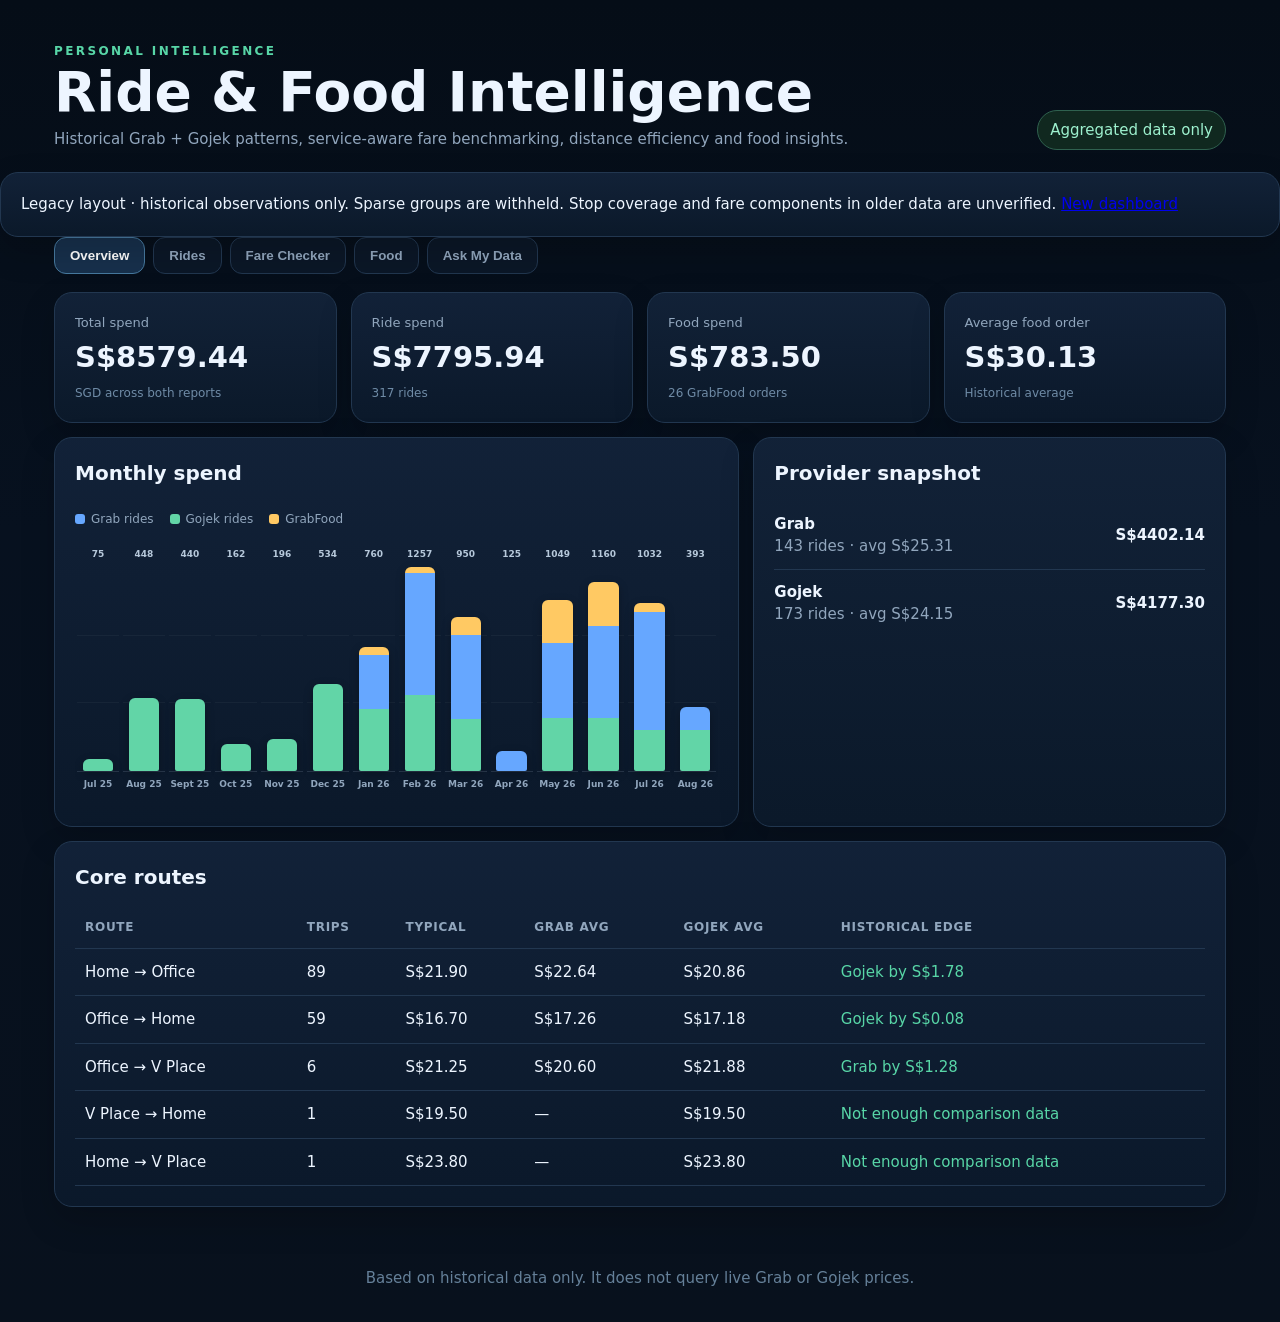
==== docs/old-dashboard.html @ 9a8f0fa8 "Add reviewed docs/old-dashboard.html" ====
<!doctype html>
<html lang="en">
<head>
  <meta charset="utf-8">
  <meta name="viewport" content="width=device-width, initial-scale=1">
  <title>Ride &amp; Food Intelligence</title>
  <link rel="stylesheet" href="styles.css?v=5">

  <!-- Monthly-chart safety rules retained from the working site. -->
  <style>
    .chart-card { overflow: hidden !important; }
    .monthly-chart {
      width: 100% !important;
      min-width: 0 !important;
      max-width: 100% !important;
      overflow: hidden !important;
    }
    .monthly-bars {
      width: 100% !important;
      min-width: 0 !important;
      max-width: 100% !important;
      display: flex !important;
      justify-content: space-between !important;
      align-items: stretch !important;
      gap: 4px !important;
      overflow-x: hidden !important;
      overflow-y: hidden !important;
      scrollbar-width: none !important;
    }
    .monthly-bars::-webkit-scrollbar { display: none !important; }
    .month-column {
      flex: 1 1 0 !important;
      width: auto !important;
      min-width: 0 !important;
      max-width: none !important;
    }
    .month-bar-area {
      width: 100% !important;
      min-width: 0 !important;
    }
    .month-stack { width: min(34px,72%) !important; }
    .month-value {
      font-size: 9px !important;
      overflow: hidden !important;
      white-space: nowrap !important;
    }
    .month-label {
      min-width: 0 !important;
      font-size: 9px !important;
      white-space: nowrap !important;
      overflow: hidden !important;
    }
  </style>
</head>
<body>
  <header class="hero">
    <div>
      <div class="eyebrow">PERSONAL INTELLIGENCE</div>
      <h1>Ride &amp; Food Intelligence</h1>
      <p>Historical Grab + Gojek patterns, service-aware fare benchmarking, distance efficiency and food insights.</p>
    </div>
    <div class="privacy-pill">Aggregated data only</div>
  </header>

  <aside class="card">Legacy layout · historical observations only. Sparse groups are withheld. Stop coverage and fare components in older data are unverified. <a href="index.html">New dashboard</a></aside>
  <nav class="tabs">
    <button class="tab active" data-tab="overview">Overview</button>
    <button class="tab" data-tab="rides">Rides</button>
    <button class="tab" data-tab="fare">Fare Checker</button>
    <button class="tab" data-tab="food">Food</button>
    <button class="tab" data-tab="agent">Ask My Data</button>
  </nav>

  <main>
    <section id="overview" class="panel active">
      <div id="summaryCards" class="cards"></div>

      <div class="grid two">
        <article class="card chart-card">
          <h2>Monthly spend</h2>
          <div id="monthlyChart"></div>
        </article>

        <article class="card">
          <h2>Provider snapshot</h2>
          <div id="providerSnapshot"></div>
        </article>
      </div>

      <article class="card">
        <h2>Core routes</h2>
        <div class="table-wrap">
          <table>
            <thead>
              <tr>
                <th>Route</th>
                <th>Trips</th>
                <th>Typical</th>
                <th>Grab avg</th>
                <th>Gojek avg</th>
                <th>Historical edge</th>
              </tr>
            </thead>
            <tbody id="coreRoutes"></tbody>
          </table>
        </div>
      </article>
    </section>

    <section id="rides" class="panel">
      <article class="card">
        <div class="section-head">
          <div>
            <h2>Route Explorer</h2>
            <p>Compare historical fares, Grab booking types, timing, driving distance and S$/km.</p>
          </div>
          <select id="routeSelect"></select>
        </div>
        <div id="routeDetail"></div>
      </article>
    </section>

    <section id="fare" class="panel">
      <article class="card fare-box">
        <h2>Is this quoted fare good?</h2>
        <p>
          Compare a current quote with your own history using route, provider,
          Grab pricing type, time of travel, weekday, driving distance and S$/km.
          This is a descriptive historical comparison, not a prediction.
        </p>

        <div class="form-grid">
          <label>
            Route
            <select id="fareRoute"></select>
          </label>

          <label>
            Provider
            <select id="fareProvider">
              <option>Grab</option>
              <option>Gojek</option>
              <option value="Overall">Either / overall</option>
            </select>
          </label>

          <label id="farePricingLabel">
            Grab pricing type
            <select id="farePricingType">
              <option value="Any">Not sure / any Grab</option>
            </select>
          </label>

          <label>
            Quoted fare (SGD)
            <input
              id="fareAmount"
              type="number"
              step="0.01"
              min="0"
              placeholder="e.g. 24.90"
            >
          </label>

          <button id="checkFare">Check fare</button>
        </div>

        <div id="fareResult" class="result-box muted">
          Enter a fare to compare it with your history.
        </div>
      </article>
    </section>

    <section id="food" class="panel">
      <div class="grid two">
        <article class="card">
          <h2>Food overview</h2>
          <div id="foodSummary"></div>
        </article>

        <article class="card">
          <h2>Most ordered</h2>
          <div id="topFood"></div>
        </article>
      </div>
    </section>

    <section id="agent" class="panel">
      <article class="card">
        <h2>Ask My Data</h2>
        <p>
          This version answers common questions from the aggregated dataset
          without sending your data to an external AI service.
        </p>

        <div class="chips">
          <button data-q="What is my normal fare from home to office?">Home → Office fare</button>
          <button data-q="Which is cheaper from home to office?">Cheaper to office</button>
          <button data-q="How much have I spent on rides?">Ride spend</button>
          <button data-q="What food do I order most?">Top food</button>
        </div>

        <div class="ask-row">
          <input id="agentQuestion" placeholder="Ask about fares, routes, spending or food">
          <button id="askButton">Ask</button>
        </div>

        <div id="agentAnswer" class="result-box">
          Try one of the quick questions above.
        </div>
      </article>
    </section>
  </main>

  <footer>
    Based on historical data only. It does not query live Grab or Gojek prices.
  </footer>

  <script src="evidence.js"></script>
  <script src="app.js?v=15"></script>
</body>
</html>
---- docs/styles.css ----
/* =========================================================
   ROOT
========================================================= */

:root {
  --bg: #07111f;
  --bg-deep: #050d17;

  --panel: #0d1a2b;
  --panel-light: #122238;
  --panel-soft: #0a1828;

  --text: #edf5ff;
  --muted: #91a6bd;

  --accent: #58d6a7;
  --accent-blue: #6ea8ff;

  --line: #223750;

  --grab: #66a7ff;
  --gojek: #62d5a7;
  --food: #ffc963;

  --warning: #ffbf66;
  --danger: #ff8585;
}


/* =========================================================
   RESET
========================================================= */

* {
  box-sizing: border-box;
}

html {
  min-height: 100%;
}

body {
  margin: 0;
  min-height: 100vh;

  background:
    linear-gradient(
      180deg,
      var(--bg-deep),
      var(--bg) 40%,
      #08111d
    );

  color: var(--text);

  font-family:
    Inter,
    ui-sans-serif,
    system-ui,
    -apple-system,
    BlinkMacSystemFont,
    "Segoe UI",
    sans-serif;

  font-size: 15px;
  line-height: 1.5;

  overflow-x: hidden;
}


/* =========================================================
   HERO
========================================================= */

.hero {
  max-width: 1220px;

  margin: 0 auto;

  padding:
    42px
    24px
    22px;

  display: flex;

  justify-content: space-between;
  align-items: flex-end;

  gap: 24px;
}

.eyebrow {
  font-size: 12px;
  letter-spacing: 0.2em;

  color: var(--accent);

  font-weight: 800;
}

.hero h1 {
  margin: 4px 0 6px;

  font-size:
    clamp(
      30px,
      5vw,
      55px
    );

  line-height: 1.05;
}

.hero p {
  margin: 0;

  color: var(--muted);
}

.privacy-pill {
  border:
    1px solid
    #2f614f;

  background:
    #10281f;

  color:
    #9df0ce;

  padding:
    8px
    12px;

  border-radius:
    999px;

  white-space:
    nowrap;
}


/* =========================================================
   TABS
========================================================= */

.tabs {
  max-width: 1220px;

  margin:
    0
    auto;

  padding:
    0
    24px
    18px;

  display: flex;

  gap: 8px;

  overflow-x: auto;

  scrollbar-width: thin;
}

.tab {
  flex:
    0
    0
    auto;

  border:
    1px solid
    var(--line);

  background:
    #0b1727;

  color:
    var(--muted);

  padding:
    10px
    15px;

  border-radius:
    12px;

  cursor: pointer;

  font-weight: 600;
}

.tab:hover {
  color: white;

  border-color:
    #3b6b89;

  background:
    #13263d;
}

.tab.active {
  color: white;

  border-color:
    #477aa0;

  background:
    #17304c;
}


/* =========================================================
   MAIN
========================================================= */

main {
  max-width: 1220px;

  margin:
    0
    auto;

  padding:
    0
    24px
    60px;
}

.panel {
  display: none;
}

.panel.active {
  display: block;
}


/* =========================================================
   GENERAL CARD
========================================================= */

.card {
  position: relative;

  background:
    linear-gradient(
      180deg,
      rgba(18, 34, 56, 0.98),
      rgba(11, 25, 42, 0.98)
    );

  border:
    1px solid
    var(--line);

  border-radius:
    18px;

  padding:
    20px;

  box-shadow:
    0
    14px
    34px
    rgba(
      0,
      0,
      0,
      0.18
    );
}


/* =========================================================
   SUMMARY CARDS
========================================================= */

.cards {
  display: grid;

  grid-template-columns:
    repeat(
      4,
      minmax(
        0,
        1fr
      )
    );

  gap: 14px;

  margin-bottom:
    14px;
}

.metric .label {
  color:
    var(--muted);

  font-size:
    13px;
}

.metric .value {
  margin-top:
    4px;

  font-size:
    29px;

  font-weight:
    800;
}

.metric .sub {
  margin-top:
    4px;

  font-size:
    12px;

  color:
    #6f8ba6;
}


/* =========================================================
   GENERAL GRID
========================================================= */

.grid.two {
  display: grid;

  grid-template-columns:
    minmax(
      0,
      1.45fr
    )
    minmax(
      0,
      1fr
    );

  gap: 14px;

  margin-bottom:
    14px;
}


/* =========================================================
   HEADINGS
========================================================= */

h2 {
  margin:
    0
    0
    14px;

  font-size:
    20px;
}

h3 {
  margin: 0;

  font-size:
    18px;
}

.section-head {
  display: flex;

  justify-content:
    space-between;

  align-items:
    center;

  gap: 16px;

  margin-bottom:
    18px;
}

.section-head p {
  margin:
    3px
    0;

  color:
    var(--muted);
}


/* =========================================================
   MONTHLY CHART
========================================================= */

.chart-card {
  height: 390px;
  min-height: 390px;

  overflow: hidden !important;
}

#monthlyChart {
  width: 100%;

  overflow: hidden;
}

.monthly-chart {
  width: 100% !important;

  min-width: 0 !important;
  max-width: 100% !important;

  height: 310px;

  display: flex;

  flex-direction:
    column;

  overflow:
    hidden !important;
}


/* =========================================================
   MONTHLY LEGEND
========================================================= */

.monthly-legend {
  height: 34px;
  min-height: 34px;

  display: flex;

  align-items:
    center;

  flex-wrap:
    wrap;

  gap: 16px;

  margin-bottom:
    6px;

  color:
    var(--muted);

  font-size:
    12px;
}

.legend-item {
  display: flex;

  align-items:
    center;

  gap: 6px;
}

.legend-dot {
  width: 10px;
  height: 10px;

  border-radius:
    3px;
}

.legend-grab {
  background:
    var(--grab);
}

.legend-gojek {
  background:
    var(--gojek);
}

.legend-food {
  background:
    var(--food);
}


/* =========================================================
   MONTHLY BARS
========================================================= */

.monthly-bars {
  width: 100% !important;

  min-width: 0 !important;
  max-width: 100% !important;

  height: 265px;
  min-height: 265px;
  max-height: 265px;

  display: flex;

  justify-content:
    space-between;

  align-items:
    stretch;

  gap: 4px;

  padding:
    0
    2px;

  overflow:
    hidden !important;

  scrollbar-width:
    none;
}

.monthly-bars::-webkit-scrollbar {
  display: none;
}

.month-column {
  flex:
    1
    1
    0 !important;

  min-width:
    0 !important;

  max-width:
    none !important;

  height:
    265px;

  display:
    grid;

  grid-template-rows:
    25px
    205px
    35px;

  text-align:
    center;
}

.month-value {
  height:
    25px;

  display:
    flex;

  align-items:
    center;

  justify-content:
    center;

  color:
    #b7c9db;

  font-size:
    9px;

  font-weight:
    600;

  white-space:
    nowrap;

  overflow:
    hidden;
}

.month-bar-area {
  width:
    100%;

  min-width:
    0;

  height:
    205px;

  display:
    flex;

  align-items:
    flex-end;

  justify-content:
    center;

  position:
    relative;

  border-bottom:
    1px solid
    rgba(
      145,
      166,
      189,
      0.2
    );
}

.month-bar-area::before {
  content: "";

  position:
    absolute;

  left: 0;
  right: 0;

  bottom:
    33%;

  border-top:
    1px solid
    rgba(
      255,
      255,
      255,
      0.04
    );
}

.month-bar-area::after {
  content: "";

  position:
    absolute;

  left: 0;
  right: 0;

  bottom:
    66%;

  border-top:
    1px solid
    rgba(
      255,
      255,
      255,
      0.04
    );
}

.month-stack {
  width:
    min(
      34px,
      72%
    ) !important;

  min-height:
    2px;

  max-height:
    100%;

  display:
    flex;

  flex-direction:
    column-reverse;

  border-radius:
    6px
    6px
    2px
    2px;

  overflow:
    hidden;

  position:
    relative;

  z-index:
    2;

  cursor:
    help;

  box-shadow:
    0
    3px
    10px
    rgba(
      0,
      0,
      0,
      0.25
    );

  transition:
    0.18s ease;
}

.month-stack:hover {
  transform:
    translateY(
      -4px
    );

  filter:
    brightness(
      1.12
    );
}

.month-segment {
  width:
    100%;

  flex-shrink:
    0;
}

.segment-grab {
  background:
    var(--grab);
}

.segment-gojek {
  background:
    var(--gojek);
}

.segment-food {
  background:
    var(--food);
}

.month-label {
  min-width:
    0;

  height:
    35px;

  padding-top:
    7px;

  color:
    var(--muted);

  font-size:
    9px;

  font-weight:
    600;

  line-height:
    1.15;

  white-space:
    nowrap;

  overflow:
    hidden;
}

.monthly-empty {
  min-height:
    240px;

  display:
    flex;

  align-items:
    center;

  justify-content:
    center;

  color:
    var(--muted);
}


/* =========================================================
   PROVIDER / FOOD ROWS
========================================================= */

.provider-row,
.food-row {
  display:
    flex;

  justify-content:
    space-between;

  align-items:
    center;

  gap: 12px;

  padding:
    11px
    0;

  border-bottom:
    1px solid
    var(--line);
}

.provider-row:last-child,
.food-row:last-child {
  border-bottom:
    0;
}


/* =========================================================
   TABLES
========================================================= */

.table-wrap {
  width:
    100%;

  overflow-x:
    auto;

  overflow-y:
    hidden;
}

table {
  width:
    100%;

  border-collapse:
    collapse;
}

th,
td {
  padding:
    12px
    10px;

  text-align:
    left;

  border-bottom:
    1px solid
    var(--line);

  white-space:
    nowrap;
}

th {
  color:
    var(--muted);

  font-size:
    12px;

  text-transform:
    uppercase;

  letter-spacing:
    0.06em;
}

.good {
  color:
    var(--accent);
}

.muted {
  color:
    var(--muted);
}


/* =========================================================
   FORM ELEMENTS
========================================================= */

select,
input {
  width:
    100%;

  border:
    1px solid
    #29425d;

  border-radius:
    10px;

  background:
    #081523;

  color:
    var(--text);

  padding:
    11px
    12px;

  font:
    inherit;

  outline:
    none;
}

select:focus,
input:focus {
  border-color:
    var(--accent-blue);

  box-shadow:
    0
    0
    0
    2px
    rgba(
      110,
      168,
      255,
      0.12
    );
}

select {
  min-width:
    210px;
}


/* =========================================================
   BASIC ROUTE KPI
========================================================= */

.route-kpis {
  display:
    grid;

  grid-template-columns:
    repeat(
      4,
      minmax(
        0,
        1fr
      )
    );

  gap:
    12px;
}

.mini {
  padding:
    15px;

  border:
    1px solid
    var(--line);

  border-radius:
    14px;

  background:
    #091827;
}

.mini span {
  display:
    block;

  color:
    var(--muted);

  font-size:
    12px;

  margin-bottom:
    4px;
}

.mini strong {
  font-size:
    21px;
}


/* =========================================================
   RIDES GLOBAL SUMMARY
========================================================= */

.rides-global-summary {
  display:
    grid;

  grid-template-columns:
    repeat(
      4,
      minmax(
        0,
        1fr
      )
    );

  gap:
    12px;

  margin-bottom:
    26px;
}

.ride-summary-box {
  padding:
    16px;

  border:
    1px solid
    var(--line);

  border-radius:
    14px;

  background:
    #091827;
}

.ride-summary-box span {
  display:
    block;

  color:
    var(--muted);

  font-size:
    12px;
}

.ride-summary-box strong {
  display:
    block;

  margin-top:
    4px;

  font-size:
    21px;
}


/* =========================================================
   RIDE SECTIONS
========================================================= */

.ride-section {
  margin-top:
    30px;

  padding-top:
    26px;

  border-top:
    1px solid
    var(--line);
}

.ride-section-title {
  display:
    flex;

  justify-content:
    space-between;

  gap:
    20px;

  margin-bottom:
    18px;
}

.ride-section-title p {
  margin:
    4px
    0
    0;

  color:
    var(--muted);

  font-size:
    13px;
}


/* =========================================================
   MOST FREQUENT ROUTES
========================================================= */

.route-ranking {
  display:
    grid;

  gap:
    8px;
}

.route-rank-row {
  width:
    100%;

  display:
    grid;

  grid-template-columns:
    38px
    minmax(
      0,
      1fr
    )
    auto;

  align-items:
    center;

  gap:
    12px;

  padding:
    12px
    14px;

  border:
    1px solid
    var(--line);

  border-radius:
    12px;

  background:
    #091827;

  color:
    var(--text);

  text-align:
    left;

  cursor:
    pointer;

  transition:
    0.15s ease;
}

.route-rank-row:hover {
  border-color:
    #426587;

  background:
    #102239;

  transform:
    translateX(
      2px
    );
}

.route-rank-row.active-route {
  border-color:
    #39735e;

  background:
    #10271f;
}

.rank-number {
  width:
    30px;

  height:
    30px;

  display:
    flex;

  align-items:
    center;

  justify-content:
    center;

  border-radius:
    50%;

  background:
    #162941;

  color:
    var(--accent);

  font-weight:
    800;
}

.rank-route {
  min-width:
    0;
}

.rank-route strong {
  display:
    block;

  overflow:
    hidden;

  text-overflow:
    ellipsis;

  white-space:
    nowrap;
}

.rank-route small {
  display:
    block;

  margin-top:
    2px;

  color:
    var(--muted);
}

.rank-edge {
  color:
    var(--accent);

  font-size:
    12px;

  text-align:
    right;

  white-space:
    nowrap;
}


/* =========================================================
   SELECTED ROUTE HEADER
========================================================= */

.selected-route-header {
  margin-top:
    30px;

  display:
    flex;

  justify-content:
    space-between;

  align-items:
    center;

  gap:
    20px;
}

.route-eyebrow {
  color:
    var(--accent);

  font-size:
    11px;

  font-weight:
    800;

  letter-spacing:
    0.14em;

  margin-bottom:
    3px;
}

.selected-route-header h2 {
  margin:
    0
    0
    8px;

  font-size:
    28px;
}

.route-median-big {
  min-width:
    180px;

  padding:
    15px
    18px;

  border:
    1px solid
    var(--line);

  border-radius:
    14px;

  background:
    #091827;

  text-align:
    right;
}

.route-median-big span {
  display:
    block;

  color:
    var(--muted);

  font-size:
    12px;
}

.route-median-big strong {
  display:
    block;

  margin-top:
    2px;

  font-size:
    28px;
}


/* =========================================================
   CONFIDENCE BADGE
========================================================= */

.confidence-badge {
  display:
    inline-flex;

  align-items:
    center;

  padding:
    5px
    9px;

  border-radius:
    999px;

  font-size:
    11px;

  font-weight:
    700;
}

.confidence-high {
  background:
    #103225;

  border:
    1px solid
    #2c7457;

  color:
    #86e7bd;
}

.confidence-medium {
  background:
    #122a3f;

  border:
    1px solid
    #376389;

  color:
    #8fc8ff;
}

.confidence-low {
  background:
    #302619;

  border:
    1px solid
    #775c35;

  color:
    #ffd089;
}


/* =========================================================
   ENHANCED ROUTE KPIs
========================================================= */

.enhanced-route-kpis {
  margin-top:
    20px;
}


/* =========================================================
   ROUTE INTELLIGENCE
========================================================= */

.route-intelligence-banner {
  margin-top:
    16px;
}

.recommendation-good,
.recommendation-neutral {
  padding:
    15px
    17px;

  border-radius:
    13px;
}

.recommendation-good {
  border:
    1px solid
    #2b6b52;

  background:
    #0d281f;

  color:
    #b7f4d9;
}

.recommendation-neutral {
  border:
    1px solid
    var(--line);

  background:
    #0a1c2c;

  color:
    #bdd0e2;
}


/* =========================================================
   PROVIDER COMPARISON CARDS
========================================================= */

.ride-provider-grid {
  display:
    grid;

  grid-template-columns:
    repeat(
      2,
      minmax(
        0,
        1fr
      )
    );

  gap:
    14px;
}

.ride-provider-card {
  padding:
    18px;

  border:
    1px solid
    var(--line);

  border-radius:
    16px;

  background:
    #091827;
}

.ride-provider-card.provider-winner {
  border-color:
    #35755a;

  background:
    linear-gradient(
      180deg,
      #10271f,
      #091b17
    );
}

.provider-card-head {
  display:
    flex;

  justify-content:
    space-between;

  align-items:
    center;

  gap:
    12px;
}

.winner-badge {
  padding:
    4px
    8px;

  border-radius:
    999px;

  background:
    #174330;

  color:
    #8ce6bd;

  font-size:
    10px;

  font-weight:
    800;
}

.provider-main-value {
  margin-top:
    12px;

  font-size:
    32px;

  font-weight:
    900;
}

.provider-detail-grid {
  margin-top:
    16px;

  padding-top:
    14px;

  border-top:
    1px solid
    var(--line);

  display:
    grid;

  grid-template-columns:
    1fr
    1fr;

  gap:
    12px;
}

.provider-detail-grid span {
  display:
    block;

  color:
    var(--muted);

  font-size:
    11px;
}

.provider-detail-grid strong {
  display:
    block;

  margin-top:
    3px;
}


/* =========================================================
   PATTERN INSIGHTS
========================================================= */

.pattern-insights {
  display:
    grid;

  grid-template-columns:
    repeat(
      2,
      minmax(
        0,
        1fr
      )
    );

  gap:
    12px;

  margin-bottom:
    18px;
}

.pattern-callout {
  padding:
    16px;

  border-radius:
    14px;
}

.pattern-callout span,
.pattern-callout small {
  display:
    block;
}

.pattern-callout span {
  font-size:
    11px;

  font-weight:
    700;

  text-transform:
    uppercase;

  letter-spacing:
    0.05em;

  opacity:
    0.8;
}

.pattern-callout strong {
  display:
    block;

  margin:
    4px
    0;

  font-size:
    21px;
}

.pattern-callout small {
  opacity:
    0.8;
}

.best-pattern {
  border:
    1px solid
    #2a7256;

  background:
    #0e291f;

  color:
    #a8edcf;
}

.expensive-pattern {
  border:
    1px solid
    #775d39;

  background:
    #2b2318;

  color:
    #ffd59a;
}


/* =========================================================
   PATTERN BARS
========================================================= */

.pattern-list {
  display:
    grid;

  gap:
    10px;
}

.pattern-row {
  display:
    grid;

  grid-template-columns:
    145px
    minmax(
      0,
      1fr
    )
    75px;

  align-items:
    center;

  gap:
    12px;
}

.pattern-name strong {
  display:
    block;

  font-size:
    13px;
}

.pattern-name small {
  display:
    block;

  color:
    var(--muted);

  font-size:
    11px;
}

.pattern-bar-track {
  height:
    10px;

  overflow:
    hidden;

  border-radius:
    999px;

  background:
    #06111e;
}

.pattern-bar-fill {
  height:
    100%;

  min-width:
    3px;

  border-radius:
    999px;

  background:
    linear-gradient(
      90deg,
      var(--accent),
      var(--accent-blue)
    );
}

.pattern-price {
  text-align:
    right;

  font-weight:
    700;
}


/* =========================================================
   FARE CHECKER
========================================================= */

.form-grid {
  display:
    grid;

  grid-template-columns:
    minmax(
      0,
      2fr
    )
    minmax(
      0,
      1fr
    )
    minmax(
      0,
      1fr
    )
    auto;

  gap:
    12px;

  align-items:
    end;
}

.form-grid label {
  color:
    var(--muted);

  font-size:
    12px;
}

.form-grid button,
.ask-row button {
  height:
    43px;

  border:
    0;

  border-radius:
    11px;

  padding:
    0
    20px;

  font-weight:
    800;

  background:
    linear-gradient(
      135deg,
      var(--accent),
      #54a9ff
    );

  color:
    #05131d;

  cursor:
    pointer;
}

.form-grid button:hover,
.ask-row button:hover {
  filter:
    brightness(
      1.08
    );
}

.result-box {
  margin-top:
    18px;

  padding:
    18px;

  border:
    1px solid
    var(--line);

  border-radius:
    14px;

  background:
    #081624;
}

.score {
  font-size:
    38px;

  font-weight:
    900;

  line-height:
    1.1;
}

.score small {
  font-size:
    15px;

  color:
    var(--muted);
}


/* =========================================================
   ASK MY DATA
========================================================= */

.chips {
  display:
    flex;

  flex-wrap:
    wrap;

  gap:
    8px;

  margin-bottom:
    14px;
}

.chips button {
  border:
    1px solid
    var(--line);

  background:
    #0b1727;

  color:
    var(--muted);

  padding:
    9px
    13px;

  border-radius:
    999px;

  cursor:
    pointer;
}

.chips button:hover {
  color:
    white;

  border-color:
    #3b6b89;

  background:
    #13263d;
}

.ask-row {
  display:
    grid;

  grid-template-columns:
    minmax(
      0,
      1fr
    )
    auto;

  gap:
    10px;
}


/* =========================================================
   FOOTER
========================================================= */

footer {
  padding:
    0
    24px
    32px;

  text-align:
    center;

  color:
    #658099;
}


/* =========================================================
   TABLET
========================================================= */

@media (
  max-width:
    900px
) {

  .cards {
    grid-template-columns:
      repeat(
        2,
        minmax(
          0,
          1fr
        )
      );
  }

  .grid.two {
    grid-template-columns:
      1fr;
  }

  .rides-global-summary {
    grid-template-columns:
      repeat(
        2,
        minmax(
          0,
          1fr
        )
      );
  }

  .route-kpis {
    grid-template-columns:
      repeat(
        2,
        minmax(
          0,
          1fr
        )
      );
  }

  .ride-provider-grid {
    grid-template-columns:
      1fr;
  }

  .form-grid {
    grid-template-columns:
      1fr
      1fr;
  }

  .hero {
    align-items:
      flex-start;

    flex-direction:
      column;
  }

  .privacy-pill {
    align-self:
      flex-start;
  }

  .route-rank-row {
    grid-template-columns:
      38px
      minmax(
        0,
        1fr
      );
  }

  .rank-edge {
    grid-column:
      2;

    text-align:
      left;
  }
}


/* =========================================================
   MOBILE
========================================================= */

@media (
  max-width:
    600px
) {

  .hero {
    padding:
      28px
      16px
      18px;
  }

  .tabs {
    padding:
      0
      16px
      16px;
  }

  main {
    padding:
      0
      16px
      40px;
  }

  .cards {
    grid-template-columns:
      1fr;
  }

  .rides-global-summary {
    grid-template-columns:
      1fr
      1fr;
  }

  .route-kpis {
    grid-template-columns:
      1fr
      1fr;
  }

  .form-grid {
    grid-template-columns:
      1fr;
  }

  .ask-row {
    grid-template-columns:
      1fr;
  }

  .section-head {
    align-items:
      stretch;

    flex-direction:
      column;
  }

  select {
    min-width:
      0;
  }

  .selected-route-header {
    align-items:
      stretch;

    flex-direction:
      column;
  }

  .route-median-big {
    width:
      100%;

    text-align:
      left;
  }

  .pattern-insights {
    grid-template-columns:
      1fr;
  }

  .pattern-row {
    grid-template-columns:
      105px
      minmax(
        0,
        1fr
      )
      65px;

    gap:
      8px;
  }

  .rank-edge {
    white-space:
      normal;
  }

  .provider-detail-grid {
    grid-template-columns:
      1fr;
  }
}


/* =========================================================
   SMALL MOBILE
========================================================= */

@media (
  max-width:
    420px
) {

  .rides-global-summary {
    grid-template-columns:
      1fr;
  }

  .route-kpis {
    grid-template-columns:
      1fr;
  }

  .route-rank-row {
    grid-template-columns:
      32px
      minmax(
        0,
        1fr
      );
  }

  .pattern-row {
    grid-template-columns:
      90px
      minmax(
        0,
        1fr
      )
      60px;
  }

  .pattern-name strong {
    font-size:
      12px;
  }
}
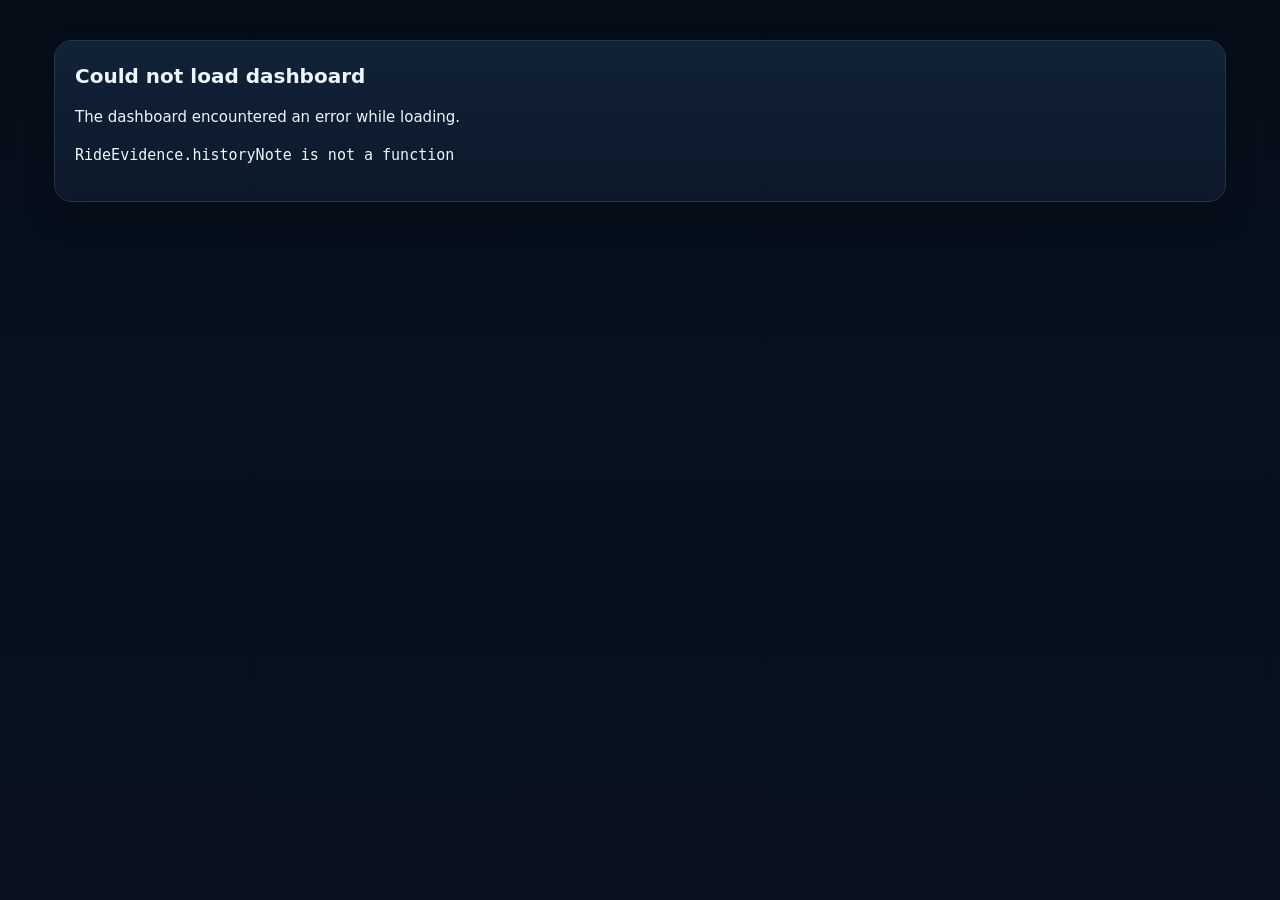
==== commit 6959842f: "Retain reconciliation notice in old dashboard" ====
--- a/docs/old-dashboard.html
+++ b/docs/old-dashboard.html
@@ -63,6 +63,7 @@
   </header>
 
   <aside class="card">Legacy layout · historical observations only. Sparse groups are withheld. Stop coverage and fare components in older data are unverified. <a href="index.html">New dashboard</a></aside>
+  <aside id="historyReconciliation" class="card" hidden></aside>
   <nav class="tabs">
     <button class="tab active" data-tab="overview">Overview</button>
     <button class="tab" data-tab="rides">Rides</button>
